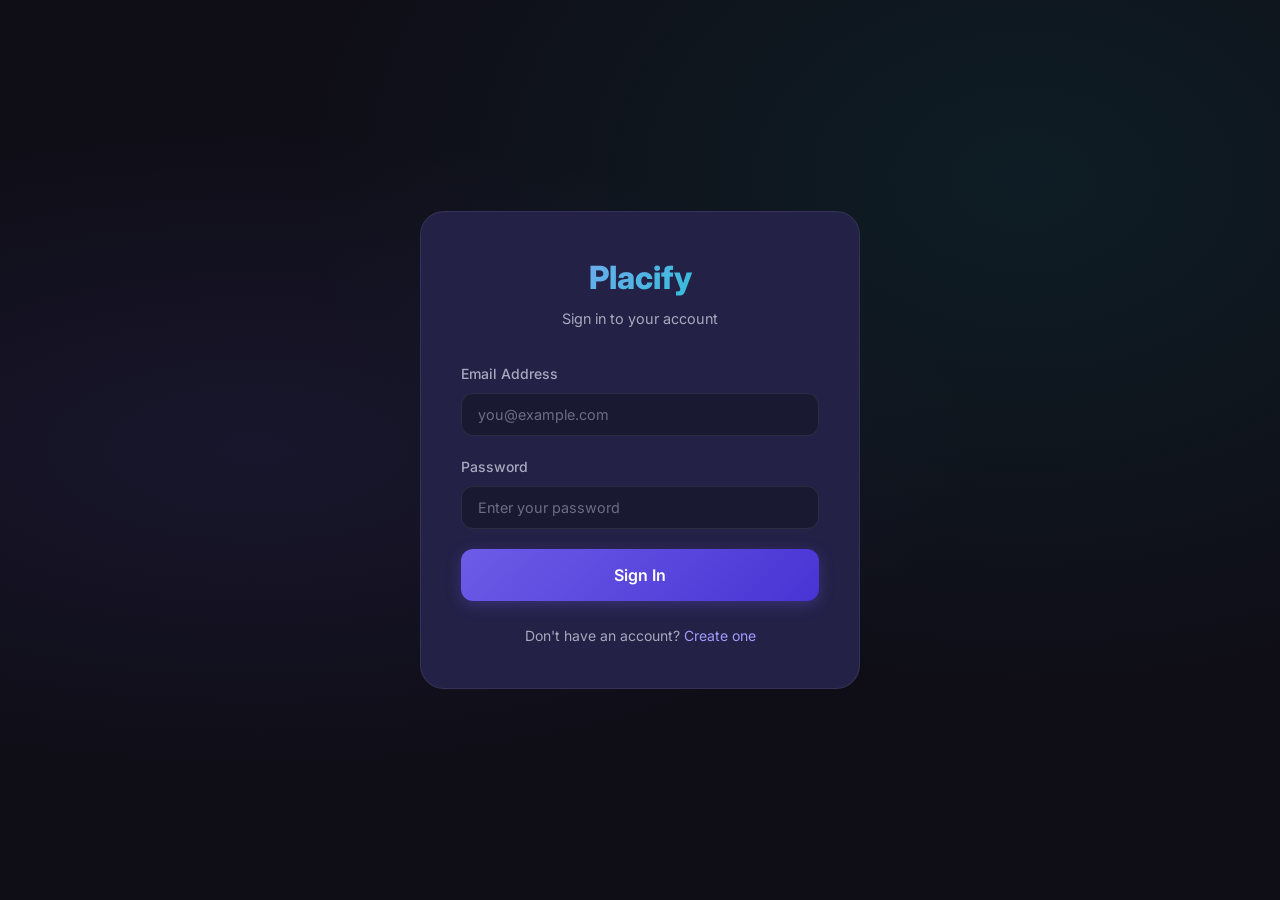
==== frontend/pages/admin.html @ 7bd5046b "Initial commit" ====
<!DOCTYPE html>
<html lang="en">
<head>
    <meta charset="UTF-8">
    <meta name="viewport" content="width=device-width, initial-scale=1.0">
    <title>Admin Panel - Placify</title>
    <link rel="stylesheet" href="../css/styles.css">
</head>
<body>
    <nav class="navbar" id="navbar"></nav>
    <div class="page-wrapper">
        <main class="main-content">
            <div class="container">
                <div class="section-header">
                    <h1>Admin Dashboard</h1>
                    <p>Manage job roles and view platform statistics.</p>
                </div>

                <div class="stats-grid" id="statsGrid">
                    <div class="stat-card"><div class="stat-value">-</div><div class="stat-label">Total Students</div></div>
                    <div class="stat-card"><div class="stat-value">-</div><div class="stat-label">Job Roles</div></div>
                    <div class="stat-card"><div class="stat-value">-</div><div class="stat-label">Resumes</div></div>
                    <div class="stat-card"><div class="stat-value">-</div><div class="stat-label">Analyses</div></div>
                </div>

                <div class="grid-2">
                    <!-- Job Roles Management -->
                    <div class="card">
                        <div class="section-actions">
                            <div>
                                <div class="card-title">💼 Job Roles</div>
                                <div class="card-subtitle">Manage job role templates</div>
                            </div>
                            <button class="btn btn-primary btn-sm" onclick="openRoleModal()">+ Add Role</button>
                        </div>
                        <div id="rolesList"></div>
                    </div>

                    <!-- Top Missing Skills -->
                    <div class="card">
                        <div class="card-header">
                            <div class="card-title">📉 Most Commonly Missing Skills</div>
                            <div class="card-subtitle">Skills students lack the most</div>
                        </div>
                        <div id="missingSkillsChart"></div>
                    </div>
                </div>
            </div>
        </main>
    </div>

    <!-- Role Modal -->
    <div class="modal-overlay" id="roleModal">
        <div class="modal">
            <div class="modal-header">
                <h3 class="modal-title" id="modalTitle">Add Job Role</h3>
                <button class="modal-close" onclick="closeRoleModal()">✕</button>
            </div>
            <form id="roleForm">
                <input type="hidden" id="roleId">
                <div class="form-group">
                    <label class="form-label">Role Name</label>
                    <input type="text" id="roleName" class="form-input" placeholder="e.g. Java Backend Developer" required>
                </div>
                <div class="form-group">
                    <label class="form-label">Description</label>
                    <textarea id="roleDesc" class="form-textarea" placeholder="Job role description..."></textarea>
                </div>
                <div class="form-group">
                    <label class="form-label">Required Skills (comma-separated)</label>
                    <textarea id="roleSkills" class="form-textarea" placeholder="Java, Spring Boot, SQL, Git..." required></textarea>
                </div>
                <div class="form-group">
                    <label class="form-label">Min Match Threshold (%)</label>
                    <input type="number" id="roleThreshold" class="form-input" value="50" min="0" max="100">
                </div>
                <div class="flex gap-1">
                    <button type="submit" class="btn btn-primary" style="flex:1;">Save Role</button>
                    <button type="button" class="btn btn-secondary" onclick="closeRoleModal()">Cancel</button>
                </div>
            </form>
        </div>
    </div>

    <script src="../js/api.js"></script>
    <script src="../js/utils.js"></script>
    <script>
        const user = requireAdmin();
        if (user) { renderNavbar(user); loadAdmin(); }

        async function loadAdmin() {
            try {
                const [dashRes, rolesRes] = await Promise.all([api.adminDashboard(), api.getRoles()]);

                if (dashRes.success) {
                    const d = dashRes.data;
                    document.getElementById('statsGrid').innerHTML = `
                        <div class="stat-card"><div class="stat-value">${d.totalStudents}</div><div class="stat-label">Total Students</div></div>
                        <div class="stat-card"><div class="stat-value">${d.totalJobRoles}</div><div class="stat-label">Job Roles</div></div>
                        <div class="stat-card"><div class="stat-value">${d.totalResumes}</div><div class="stat-label">Resumes Uploaded</div></div>
                        <div class="stat-card"><div class="stat-value">${d.totalAnalyses}</div><div class="stat-label">Analyses Run</div></div>
                    `;

                    // Missing skills chart
                    const skills = d.topMissingSkills || [];
                    if (skills.length > 0) {
                        const max = skills[0].count;
                        document.getElementById('missingSkillsChart').innerHTML = skills.map(s => `
                            <div style="margin-bottom:12px;">
                                <div style="display:flex; justify-content:space-between; font-size:0.85rem; margin-bottom:4px;">
                                    <span>${s.skillName}</span>
                                    <span style="color:var(--text-muted);">${s.count} students</span>
                                </div>
                                <div class="progress-bar">
                                    <div class="progress-fill" style="width:${(s.count / max) * 100}%"></div>
                                </div>
                            </div>`).join('');
                    } else {
                        document.getElementById('missingSkillsChart').innerHTML =
                            '<p style="color:var(--text-muted); text-align:center; padding:24px;">No analysis data yet</p>';
                    }
                }

                if (rolesRes.success) renderRoles(rolesRes.data);
            } catch (err) { showToast('Failed to load admin data', 'error'); }
        }

        function renderRoles(roles) {
            if (roles.length === 0) {
                document.getElementById('rolesList').innerHTML =
                    '<div class="empty-state"><p>No job roles defined yet</p></div>';
                return;
            }
            document.getElementById('rolesList').innerHTML = roles.map(r => `
                <div style="padding:16px; background:var(--bg-secondary); border-radius:var(--radius-md); margin-bottom:12px;">
                    <div style="display:flex; justify-content:space-between; align-items:start; margin-bottom:8px;">
                        <div>
                            <strong>${r.roleName}</strong>
                            <div style="font-size:0.8rem; color:var(--text-muted);">Threshold: ${r.minMatchThreshold}%</div>
                        </div>
                        <div class="flex gap-1">
                            <button class="btn btn-secondary btn-sm" onclick='editRole(${JSON.stringify(r).replace(/'/g, "\\'")})'>Edit</button>
                            <button class="btn btn-danger btn-sm" onclick="deleteRole(${r.id})">Delete</button>
                        </div>
                    </div>
                    <div class="skill-tags">${r.requiredSkills.map(s => `<span class="skill-tag admin">${s}</span>`).join('')}</div>
                </div>`).join('');
        }

        function openRoleModal(role = null) {
            document.getElementById('modalTitle').textContent = role ? 'Edit Job Role' : 'Add Job Role';
            document.getElementById('roleId').value = role ? role.id : '';
            document.getElementById('roleName').value = role ? role.roleName : '';
            document.getElementById('roleDesc').value = role ? (role.description || '') : '';
            document.getElementById('roleSkills').value = role ? role.requiredSkills.join(', ') : '';
            document.getElementById('roleThreshold').value = role ? role.minMatchThreshold : 50;
            document.getElementById('roleModal').classList.add('active');
        }

        function closeRoleModal() {
            document.getElementById('roleModal').classList.remove('active');
        }

        function editRole(role) { openRoleModal(role); }

        async function deleteRole(id) {
            if (!confirm('Delete this role?')) return;
            try {
                await api.deleteRole(id);
                showToast('Role deleted', 'success');
                loadAdmin();
            } catch (e) { showToast('Delete failed', 'error'); }
        }

        document.getElementById('roleForm').addEventListener('submit', async (e) => {
            e.preventDefault();
            const id = document.getElementById('roleId').value;
            const data = {
                roleName: document.getElementById('roleName').value,
                description: document.getElementById('roleDesc').value,
                requiredSkills: document.getElementById('roleSkills').value.split(',').map(s => s.trim()).filter(Boolean),
                minMatchThreshold: parseInt(document.getElementById('roleThreshold').value) || 50,
            };
            try {
                const res = id ? await api.updateRole(id, data) : await api.createRole(data);
                if (res.success) {
                    showToast(id ? 'Role updated' : 'Role created', 'success');
                    closeRoleModal();
                    loadAdmin();
                } else {
                    showToast(res.message || 'Failed', 'error');
                }
            } catch (e) { showToast('Operation failed', 'error'); }
        });
    </script>
</body>
</html>
---- frontend/css/styles.css ----
/* ========== Placify Design System ========== */
@import url('https://fonts.googleapis.com/css2?family=Inter:wght@300;400;500;600;700;800&display=swap');

:root {
  /* Primary palette */
  --primary: #6C5CE7;
  --primary-light: #A29BFE;
  --primary-dark: #4834D4;
  --primary-glow: rgba(108, 92, 231, 0.3);

  /* Accent */
  --accent: #00CEC9;
  --accent-light: #55EFC4;
  --accent-dark: #00B894;

  /* Semantic */
  --success: #00B894;
  --success-bg: rgba(0, 184, 148, 0.1);
  --warning: #FDCB6E;
  --warning-bg: rgba(253, 203, 110, 0.1);
  --danger: #E17055;
  --danger-bg: rgba(225, 112, 85, 0.1);
  --info: #74B9FF;
  --info-bg: rgba(116, 185, 255, 0.1);

  /* Neutrals */
  --bg-primary: #0F0E17;
  --bg-secondary: #1A1932;
  --bg-card: #232146;
  --bg-card-hover: #2D2B55;
  --bg-input: #1A1932;
  --border: rgba(255, 255, 255, 0.08);
  --border-focus: rgba(108, 92, 231, 0.5);

  /* Text */
  --text-primary: #FFFFFE;
  --text-secondary: #A7A9BE;
  --text-muted: #6B6D85;

  /* Spacing */
  --radius-sm: 8px;
  --radius-md: 12px;
  --radius-lg: 16px;
  --radius-xl: 24px;
  --radius-full: 9999px;

  /* Shadows */
  --shadow-sm: 0 2px 8px rgba(0,0,0,0.2);
  --shadow-md: 0 4px 20px rgba(0,0,0,0.3);
  --shadow-lg: 0 8px 40px rgba(0,0,0,0.4);
  --shadow-glow: 0 0 30px var(--primary-glow);

  /* Transitions */
  --transition-fast: 150ms ease;
  --transition-base: 250ms ease;
  --transition-slow: 400ms ease;
}

/* ========== Reset & Base ========== */
*, *::before, *::after { box-sizing: border-box; margin: 0; padding: 0; }

html { scroll-behavior: smooth; }

body {
  font-family: 'Inter', -apple-system, sans-serif;
  background: var(--bg-primary);
  color: var(--text-primary);
  line-height: 1.6;
  min-height: 100vh;
  -webkit-font-smoothing: antialiased;
}

a { color: var(--primary-light); text-decoration: none; transition: color var(--transition-fast); }
a:hover { color: var(--accent); }

img { max-width: 100%; display: block; }

/* ========== Scrollbar ========== */
::-webkit-scrollbar { width: 6px; }
::-webkit-scrollbar-track { background: var(--bg-secondary); }
::-webkit-scrollbar-thumb { background: var(--primary-dark); border-radius: var(--radius-full); }

/* ========== Layout ========== */
.container { max-width: 1200px; margin: 0 auto; padding: 0 24px; }
.page-wrapper { min-height: 100vh; display: flex; flex-direction: column; }
.main-content { flex: 1; padding: 40px 0; }

/* ========== Header / Navbar ========== */
.navbar {
  background: rgba(15, 14, 23, 0.85);
  backdrop-filter: blur(20px);
  border-bottom: 1px solid var(--border);
  padding: 16px 0;
  position: sticky; top: 0; z-index: 100;
}
.navbar .container { display: flex; align-items: center; justify-content: space-between; }
.nav-brand {
  font-size: 1.5rem; font-weight: 800; letter-spacing: -0.5px;
  background: linear-gradient(135deg, var(--primary-light), var(--accent));
  -webkit-background-clip: text; -webkit-text-fill-color: transparent;
}
.nav-links { display: flex; gap: 8px; align-items: center; }
.nav-links a, .nav-links button {
  padding: 8px 16px; border-radius: var(--radius-full); font-size: 0.875rem;
  font-weight: 500; transition: all var(--transition-fast); border: none; cursor: pointer;
  font-family: inherit; color: var(--text-secondary); background: transparent;
}
.nav-links a:hover, .nav-links button:hover { color: var(--text-primary); background: var(--bg-card); }
.nav-links .nav-btn-primary {
  background: var(--primary); color: white;
}
.nav-links .nav-btn-primary:hover { background: var(--primary-dark); box-shadow: var(--shadow-glow); }
.nav-user { display: flex; align-items: center; gap: 12px; }
.nav-avatar {
  width: 36px; height: 36px; border-radius: var(--radius-full);
  background: linear-gradient(135deg, var(--primary), var(--accent));
  display: flex; align-items: center; justify-content: center;
  font-weight: 700; font-size: 0.875rem; color: white;
}

/* ========== Buttons ========== */
.btn {
  display: inline-flex; align-items: center; gap: 8px; padding: 12px 24px;
  border-radius: var(--radius-md); font-size: 0.9rem; font-weight: 600;
  border: none; cursor: pointer; transition: all var(--transition-base);
  font-family: inherit; text-align: center; justify-content: center;
}
.btn-primary {
  background: linear-gradient(135deg, var(--primary), var(--primary-dark));
  color: white; box-shadow: 0 4px 15px var(--primary-glow);
}
.btn-primary:hover { transform: translateY(-2px); box-shadow: 0 6px 25px var(--primary-glow); }
.btn-secondary { background: var(--bg-card); color: var(--text-primary); border: 1px solid var(--border); }
.btn-secondary:hover { background: var(--bg-card-hover); border-color: var(--primary); }
.btn-success { background: var(--success); color: white; }
.btn-success:hover { background: var(--accent-dark); transform: translateY(-2px); }
.btn-danger { background: var(--danger); color: white; }
.btn-danger:hover { opacity: 0.9; transform: translateY(-2px); }
.btn-outline {
  background: transparent; color: var(--primary-light);
  border: 1px solid var(--primary); 
}
.btn-outline:hover { background: var(--primary); color: white; }
.btn-sm { padding: 8px 16px; font-size: 0.8rem; }
.btn-lg { padding: 16px 32px; font-size: 1rem; }
.btn-block { width: 100%; }
.btn:disabled { opacity: 0.5; cursor: not-allowed; transform: none !important; }

/* ========== Cards ========== */
.card {
  background: var(--bg-card);
  border: 1px solid var(--border);
  border-radius: var(--radius-lg);
  padding: 24px;
  transition: all var(--transition-base);
}
.card:hover { border-color: rgba(108, 92, 231, 0.3); }
.card-header { margin-bottom: 20px; }
.card-title { font-size: 1.25rem; font-weight: 700; margin-bottom: 4px; }
.card-subtitle { color: var(--text-secondary); font-size: 0.875rem; }

/* ========== Forms ========== */
.form-group { margin-bottom: 20px; }
.form-label {
  display: block; margin-bottom: 8px; font-size: 0.875rem;
  font-weight: 500; color: var(--text-secondary);
}
.form-input, .form-select, .form-textarea {
  width: 100%; padding: 12px 16px; border-radius: var(--radius-md);
  border: 1px solid var(--border); background: var(--bg-input);
  color: var(--text-primary); font-family: inherit; font-size: 0.9rem;
  transition: all var(--transition-fast); outline: none;
}
.form-input:focus, .form-select:focus, .form-textarea:focus {
  border-color: var(--primary); box-shadow: 0 0 0 3px var(--primary-glow);
}
.form-input::placeholder { color: var(--text-muted); }
.form-textarea { min-height: 100px; resize: vertical; }
.form-select { cursor: pointer; }
.form-select option { background: var(--bg-secondary); }
.form-error { color: var(--danger); font-size: 0.8rem; margin-top: 4px; }

/* ========== File Upload ========== */
.upload-zone {
  border: 2px dashed var(--border); border-radius: var(--radius-lg);
  padding: 48px; text-align: center; cursor: pointer;
  transition: all var(--transition-base); background: var(--bg-secondary);
}
.upload-zone:hover, .upload-zone.dragover {
  border-color: var(--primary); background: rgba(108, 92, 231, 0.05);
}
.upload-zone .upload-icon { font-size: 3rem; margin-bottom: 16px; }
.upload-zone .upload-text { color: var(--text-secondary); margin-bottom: 8px; }
.upload-zone .upload-hint { color: var(--text-muted); font-size: 0.8rem; }

/* ========== Stats Grid ========== */
.stats-grid { display: grid; grid-template-columns: repeat(auto-fit, minmax(200px, 1fr)); gap: 20px; margin-bottom: 32px; }
.stat-card {
  background: var(--bg-card); border: 1px solid var(--border);
  border-radius: var(--radius-lg); padding: 24px; text-align: center;
  position: relative; overflow: hidden;
}
.stat-card::before {
  content: ''; position: absolute; top: 0; left: 0; right: 0; height: 3px;
  background: linear-gradient(90deg, var(--primary), var(--accent));
}
.stat-value { font-size: 2rem; font-weight: 800; margin-bottom: 4px; }
.stat-label { color: var(--text-secondary); font-size: 0.85rem; font-weight: 500; }

/* ========== Match Score Ring ========== */
.score-ring {
  width: 160px; height: 160px; margin: 0 auto 20px;
  position: relative; display: flex; align-items: center; justify-content: center;
}
.score-ring svg { width: 100%; height: 100%; transform: rotate(-90deg); }
.score-ring .ring-bg { fill: none; stroke: var(--bg-secondary); stroke-width: 8; }
.score-ring .ring-fill { fill: none; stroke-width: 8; stroke-linecap: round; transition: stroke-dashoffset 1.5s ease; }
.score-value {
  position: absolute; font-size: 2.5rem; font-weight: 800;
}
.score-label { text-align: center; color: var(--text-secondary); font-size: 0.9rem; }

/* ========== Skill Tags ========== */
.skill-tags { display: flex; flex-wrap: wrap; gap: 8px; }
.skill-tag {
  padding: 6px 14px; border-radius: var(--radius-full); font-size: 0.8rem;
  font-weight: 500; border: 1px solid;
}
.skill-tag.matched { background: var(--success-bg); color: var(--success); border-color: rgba(0, 184, 148, 0.3); }
.skill-tag.missing { background: var(--danger-bg); color: var(--danger); border-color: rgba(225, 112, 85, 0.3); }
.skill-tag.detected { background: var(--info-bg); color: var(--info); border-color: rgba(116, 185, 255, 0.3); }
.skill-tag.admin { background: var(--primary-glow); color: var(--primary-light); border-color: rgba(108, 92, 231, 0.3); }

/* ========== Roadmap ========== */
.roadmap-list { list-style: none; }
.roadmap-item {
  padding: 16px 20px; border-left: 3px solid var(--primary);
  margin-bottom: 12px; background: var(--bg-secondary);
  border-radius: 0 var(--radius-md) var(--radius-md) 0;
  transition: all var(--transition-fast);
}
.roadmap-item:hover { border-left-color: var(--accent); background: var(--bg-card); }
.roadmap-skill { font-weight: 600; color: var(--primary-light); margin-bottom: 4px; }
.roadmap-desc { font-size: 0.875rem; color: var(--text-secondary); }
.roadmap-link { font-size: 0.8rem; color: var(--accent); margin-top: 4px; display: inline-block; }

/* ========== Tables ========== */
.table-wrapper { overflow-x: auto; border-radius: var(--radius-lg); border: 1px solid var(--border); }
table { width: 100%; border-collapse: collapse; }
th, td { padding: 14px 18px; text-align: left; }
th {
  background: var(--bg-secondary); font-weight: 600; font-size: 0.85rem;
  color: var(--text-secondary); text-transform: uppercase; letter-spacing: 0.5px;
}
td { border-top: 1px solid var(--border); font-size: 0.9rem; }
tr:hover td { background: rgba(108, 92, 231, 0.03); }

/* ========== Modal ========== */
.modal-overlay {
  position: fixed; inset: 0; background: rgba(0,0,0,0.7); z-index: 1000;
  display: flex; align-items: center; justify-content: center;
  opacity: 0; visibility: hidden; transition: all var(--transition-base);
}
.modal-overlay.active { opacity: 1; visibility: visible; }
.modal {
  background: var(--bg-card); border: 1px solid var(--border);
  border-radius: var(--radius-xl); padding: 32px; width: 90%; max-width: 560px;
  max-height: 90vh; overflow-y: auto; transform: scale(0.95);
  transition: transform var(--transition-base);
}
.modal-overlay.active .modal { transform: scale(1); }
.modal-header { display: flex; justify-content: space-between; align-items: center; margin-bottom: 24px; }
.modal-title { font-size: 1.25rem; font-weight: 700; }
.modal-close {
  width: 36px; height: 36px; border-radius: var(--radius-full);
  background: var(--bg-secondary); border: none; color: var(--text-secondary);
  cursor: pointer; font-size: 1.2rem; display: flex; align-items: center;
  justify-content: center; transition: all var(--transition-fast);
}
.modal-close:hover { background: var(--danger); color: white; }

/* ========== Toast ========== */
.toast-container { position: fixed; top: 24px; right: 24px; z-index: 2000; display: flex; flex-direction: column; gap: 8px; }
.toast {
  padding: 14px 20px; border-radius: var(--radius-md); font-size: 0.875rem;
  font-weight: 500; min-width: 300px; box-shadow: var(--shadow-lg);
  animation: slideIn 0.3s ease, fadeOut 0.3s ease 3.7s forwards;
  display: flex; align-items: center; gap: 10px;
}
.toast.success { background: var(--success); color: white; }
.toast.error { background: var(--danger); color: white; }
.toast.info { background: var(--info); color: var(--bg-primary); }

@keyframes slideIn { from { transform: translateX(120%); opacity: 0; } to { transform: translateX(0); opacity: 1; } }
@keyframes fadeOut { to { opacity: 0; transform: translateX(50px); } }

/* ========== Loading ========== */
.spinner {
  width: 40px; height: 40px; border: 3px solid var(--border);
  border-top-color: var(--primary); border-radius: 50%;
  animation: spin 0.8s linear infinite; margin: 40px auto;
}
@keyframes spin { to { transform: rotate(360deg); } }
.loading-overlay {
  position: fixed; inset: 0; background: rgba(15, 14, 23, 0.8);
  display: flex; align-items: center; justify-content: center; z-index: 3000;
}

/* ========== Auth Pages ========== */
.auth-page {
  min-height: 100vh; display: flex; align-items: center; justify-content: center;
  background: var(--bg-primary);
  background-image: radial-gradient(ellipse at 20% 50%, rgba(108, 92, 231, 0.1) 0%, transparent 50%),
                    radial-gradient(ellipse at 80% 20%, rgba(0, 206, 201, 0.08) 0%, transparent 50%);
}
.auth-card {
  width: 100%; max-width: 440px; padding: 40px;
  background: var(--bg-card); border: 1px solid var(--border);
  border-radius: var(--radius-xl);
}
.auth-logo { text-align: center; margin-bottom: 32px; }
.auth-logo h1 {
  font-size: 2rem; font-weight: 800;
  background: linear-gradient(135deg, var(--primary-light), var(--accent));
  -webkit-background-clip: text; -webkit-text-fill-color: transparent;
}
.auth-logo p { color: var(--text-secondary); font-size: 0.9rem; margin-top: 4px; }
.auth-footer { text-align: center; margin-top: 24px; color: var(--text-secondary); font-size: 0.875rem; }

/* ========== Hero ========== */
.hero {
  text-align: center; padding: 80px 0 60px;
  background-image: radial-gradient(ellipse at 50% 0%, rgba(108,92,231,0.15) 0%, transparent 60%);
}
.hero h1 { font-size: 3rem; font-weight: 800; line-height: 1.15; margin-bottom: 16px; letter-spacing: -1px; }
.hero h1 .gradient-text {
  background: linear-gradient(135deg, var(--primary-light), var(--accent));
  -webkit-background-clip: text; -webkit-text-fill-color: transparent;
}
.hero p { color: var(--text-secondary); font-size: 1.15rem; max-width: 600px; margin: 0 auto 32px; }
.hero-actions { display: flex; gap: 12px; justify-content: center; flex-wrap: wrap; }

/* ========== Features Grid ========== */
.features-grid { display: grid; grid-template-columns: repeat(auto-fit, minmax(280px, 1fr)); gap: 24px; padding: 40px 0; }
.feature-card {
  background: var(--bg-card); border: 1px solid var(--border);
  border-radius: var(--radius-lg); padding: 32px;
  transition: all var(--transition-base);
}
.feature-card:hover { transform: translateY(-4px); border-color: var(--primary); box-shadow: var(--shadow-glow); }
.feature-icon { font-size: 2.5rem; margin-bottom: 16px; }
.feature-card h3 { font-size: 1.1rem; margin-bottom: 8px; }
.feature-card p { color: var(--text-secondary); font-size: 0.875rem; line-height: 1.6; }

/* ========== Section Headers ========== */
.section-header { margin-bottom: 32px; }
.section-header h2 { font-size: 1.75rem; font-weight: 700; margin-bottom: 8px; }
.section-header p { color: var(--text-secondary); }
.section-actions { display: flex; justify-content: space-between; align-items: center; margin-bottom: 24px; flex-wrap: wrap; gap: 12px; }

/* ========== Grid Layouts ========== */
.grid-2 { display: grid; grid-template-columns: 1fr 1fr; gap: 24px; }
.grid-3 { display: grid; grid-template-columns: repeat(3, 1fr); gap: 24px; }

/* ========== Analysis Result ========== */
.analysis-result { display: grid; grid-template-columns: 300px 1fr; gap: 32px; }
.analysis-sidebar { text-align: center; }
.analysis-main { min-width: 0; }

/* ========== Responsive ========== */
@media (max-width: 768px) {
  .hero h1 { font-size: 2rem; }
  .grid-2, .grid-3 { grid-template-columns: 1fr; }
  .analysis-result { grid-template-columns: 1fr; }
  .navbar .container { flex-wrap: wrap; gap: 12px; }
  .nav-links { flex-wrap: wrap; justify-content: center; }
  .stats-grid { grid-template-columns: repeat(2, 1fr); }
  .modal { padding: 24px; margin: 16px; }
}

/* ========== Empty State ========== */
.empty-state {
  text-align: center; padding: 60px 20px; color: var(--text-secondary);
}
.empty-state .empty-icon { font-size: 4rem; margin-bottom: 16px; opacity: 0.5; }
.empty-state h3 { font-size: 1.25rem; color: var(--text-primary); margin-bottom: 8px; }
.empty-state p { margin-bottom: 24px; }

/* ========== Badge ========== */
.badge {
  display: inline-block; padding: 4px 10px; border-radius: var(--radius-full);
  font-size: 0.75rem; font-weight: 600;
}
.badge-success { background: var(--success-bg); color: var(--success); }
.badge-warning { background: var(--warning-bg); color: var(--warning); }
.badge-danger { background: var(--danger-bg); color: var(--danger); }
.badge-info { background: var(--info-bg); color: var(--info); }

/* ========== Progress Bar ========== */
.progress-bar {
  width: 100%; height: 8px; background: var(--bg-secondary);
  border-radius: var(--radius-full); overflow: hidden;
}
.progress-fill {
  height: 100%; border-radius: var(--radius-full);
  background: linear-gradient(90deg, var(--primary), var(--accent));
  transition: width 1s ease;
}

/* ========== Utility ========== */
.text-center { text-align: center; }
.mt-1 { margin-top: 8px; } .mt-2 { margin-top: 16px; } .mt-3 { margin-top: 24px; } .mt-4 { margin-top: 32px; }
.mb-1 { margin-bottom: 8px; } .mb-2 { margin-bottom: 16px; } .mb-3 { margin-bottom: 24px; }
.flex { display: flex; } .flex-center { display: flex; align-items: center; justify-content: center; }
.gap-1 { gap: 8px; } .gap-2 { gap: 16px; }
.hidden { display: none !important; }
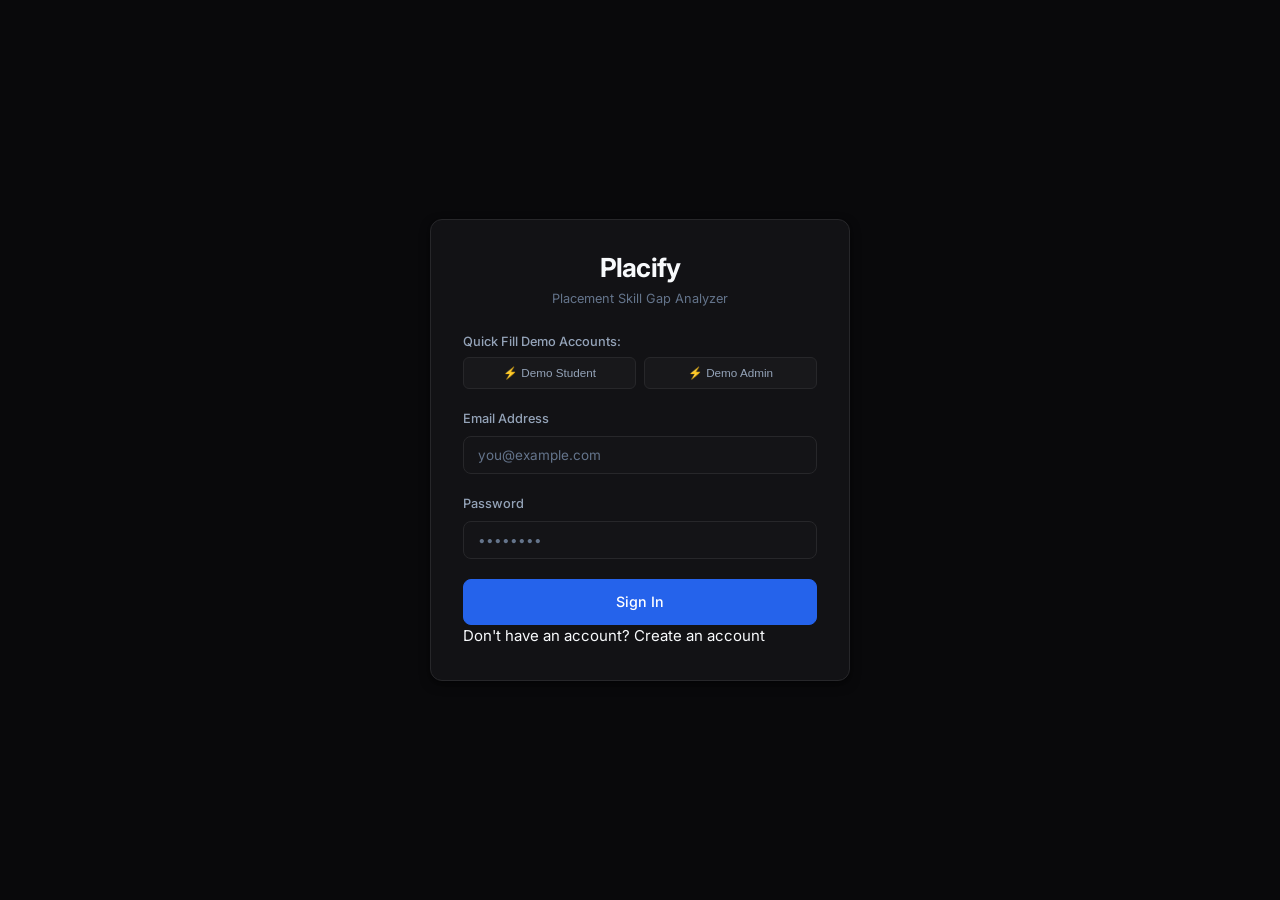
==== commit 547b62e0: "Complete redesign and production-ready Placify" ====
--- a/frontend/pages/admin.html
+++ b/frontend/pages/admin.html
@@ -82,6 +82,7 @@
         </div>
     </div>
 
+    <script src="../js/config.js"></script>
     <script src="../js/api.js"></script>
     <script src="../js/utils.js"></script>
     <script>
--- a/frontend/css/styles.css
+++ b/frontend/css/styles.css
@@ -1,416 +1,967 @@
-/* ========== Placify Design System ========== */
-@import url('https://fonts.googleapis.com/css2?family=Inter:wght@300;400;500;600;700;800&display=swap');
+/* ==========================================================================
+   Placify Design System - Professional Human-Crafted SaaS Aesthetic
+   Inspired by Linear, Vercel, Stripe, GitHub & Notion
+   ========================================================================== */
+
+@import url('https://fonts.googleapis.com/css2?family=Inter:wght@400;500;600;700&display=swap');
 
 :root {
-  /* Primary palette */
-  --primary: #6C5CE7;
-  --primary-light: #A29BFE;
-  --primary-dark: #4834D4;
-  --primary-glow: rgba(108, 92, 231, 0.3);
-
-  /* Accent */
-  --accent: #00CEC9;
-  --accent-light: #55EFC4;
-  --accent-dark: #00B894;
-
-  /* Semantic */
-  --success: #00B894;
-  --success-bg: rgba(0, 184, 148, 0.1);
-  --warning: #FDCB6E;
-  --warning-bg: rgba(253, 203, 110, 0.1);
-  --danger: #E17055;
-  --danger-bg: rgba(225, 112, 85, 0.1);
-  --info: #74B9FF;
-  --info-bg: rgba(116, 185, 255, 0.1);
-
-  /* Neutrals */
-  --bg-primary: #0F0E17;
-  --bg-secondary: #1A1932;
-  --bg-card: #232146;
-  --bg-card-hover: #2D2B55;
-  --bg-input: #1A1932;
-  --border: rgba(255, 255, 255, 0.08);
-  --border-focus: rgba(108, 92, 231, 0.5);
-
-  /* Text */
-  --text-primary: #FFFFFE;
-  --text-secondary: #A7A9BE;
-  --text-muted: #6B6D85;
-
-  /* Spacing */
-  --radius-sm: 8px;
-  --radius-md: 12px;
-  --radius-lg: 16px;
-  --radius-xl: 24px;
+  /* Color Palette - Modern Neutral Zinc & Royal Blue Accent */
+  --bg-primary: #09090b;
+  --bg-surface: #121215;
+  --bg-card: #18181b;
+  --bg-card-hover: #1f1f23;
+  --bg-muted: #27272a;
+  --bg-input: #141417;
+
+  --border-subtle: #27272a;
+  --border-strong: #3f3f46;
+  --border-focus: #3b82f6;
+
+  /* Primary Accent - Crisp Royal Blue */
+  --accent-primary: #2563eb;
+  --accent-hover: #1d4ed8;
+  --accent-subtle: rgba(37, 99, 235, 0.12);
+  --accent-ring: rgba(59, 130, 246, 0.4);
+
+  /* Semantic Feedback */
+  --success: #10b981;
+  --success-bg: rgba(16, 185, 129, 0.1);
+  --warning: #f59e0b;
+  --warning-bg: rgba(245, 158, 11, 0.1);
+  --danger: #ef4444;
+  --danger-bg: rgba(239, 68, 68, 0.1);
+  --info: #3b82f6;
+  --info-bg: rgba(59, 130, 246, 0.1);
+
+  /* Typography Colors */
+  --text-primary: #f8fafc;
+  --text-secondary: #94a3b8;
+  --text-muted: #64748b;
+  --text-inverse: #09090b;
+
+  /* Spacing Grid (8px baseline) */
+  --space-1: 4px;
+  --space-2: 8px;
+  --space-3: 12px;
+  --space-4: 16px;
+  --space-5: 20px;
+  --space-6: 24px;
+  --space-8: 32px;
+  --space-10: 40px;
+  --space-12: 48px;
+  --space-16: 64px;
+
+  /* Border Radii */
+  --radius-sm: 6px;
+  --radius-md: 8px;
+  --radius-lg: 12px;
   --radius-full: 9999px;
 
-  /* Shadows */
-  --shadow-sm: 0 2px 8px rgba(0,0,0,0.2);
-  --shadow-md: 0 4px 20px rgba(0,0,0,0.3);
-  --shadow-lg: 0 8px 40px rgba(0,0,0,0.4);
-  --shadow-glow: 0 0 30px var(--primary-glow);
+  /* Elevation Shadows */
+  --shadow-sm: 0 1px 2px 0 rgba(0, 0, 0, 0.4);
+  --shadow-md: 0 4px 12px -2px rgba(0, 0, 0, 0.5), 0 2px 4px -1px rgba(0, 0, 0, 0.3);
+  --shadow-lg: 0 12px 24px -4px rgba(0, 0, 0, 0.6), 0 4px 8px -2px rgba(0, 0, 0, 0.4);
 
   /* Transitions */
-  --transition-fast: 150ms ease;
-  --transition-base: 250ms ease;
-  --transition-slow: 400ms ease;
-}
-
-/* ========== Reset & Base ========== */
-*, *::before, *::after { box-sizing: border-box; margin: 0; padding: 0; }
-
-html { scroll-behavior: smooth; }
+  --transition-fast: 120ms cubic-bezier(0.16, 1, 0.3, 1);
+  --transition-base: 200ms cubic-bezier(0.16, 1, 0.3, 1);
+}
+
+/* ==========================================================================
+   Base & Reset
+   ========================================================================== */
+
+*, *::before, *::after {
+  box-sizing: border-box;
+  margin: 0;
+  padding: 0;
+}
+
+html {
+  font-family: 'Inter', -apple-system, BlinkMacSystemFont, "Segoe UI", Roboto, sans-serif;
+  font-size: 15px;
+  line-height: 1.5;
+  background-color: var(--bg-primary);
+  color: var(--text-primary);
+  -webkit-font-smoothing: antialiased;
+  -moz-osx-font-smoothing: grayscale;
+  scroll-behavior: smooth;
+}
 
 body {
-  font-family: 'Inter', -apple-system, sans-serif;
+  min-height: 100vh;
+  display: flex;
+  flex-direction: column;
+}
+
+a {
+  color: var(--text-primary);
+  text-decoration: none;
+  transition: color var(--transition-fast);
+}
+
+a:hover {
+  color: var(--border-focus);
+}
+
+/* ==========================================================================
+   Typography Hierarchy
+   ========================================================================== */
+
+h1, h2, h3, h4, h5, h6 {
+  color: var(--text-primary);
+  font-weight: 600;
+  letter-spacing: -0.02em;
+  line-height: 1.25;
+}
+
+h1 { font-size: 2.25rem; font-weight: 700; }
+h2 { font-size: 1.5rem; font-weight: 600; }
+h3 { font-size: 1.15rem; font-weight: 600; }
+h4 { font-size: 1rem; font-weight: 600; }
+
+p {
+  color: var(--text-secondary);
+}
+
+.text-muted { color: var(--text-muted); }
+.text-secondary { color: var(--text-secondary); }
+.text-accent { color: var(--border-focus); }
+
+/* ==========================================================================
+   Layout Containers
+   ========================================================================== */
+
+.container {
+  width: 100%;
+  max-width: 1160px;
+  margin: 0 auto;
+  padding: 0 var(--space-6);
+}
+
+.page-wrapper {
+  min-height: 100vh;
+  display: flex;
+  flex-direction: column;
+}
+
+.main-content {
+  flex: 1;
+  padding: var(--space-10) 0;
+}
+
+/* ==========================================================================
+   Navbar
+   ========================================================================== */
+
+.navbar {
   background: var(--bg-primary);
-  color: var(--text-primary);
-  line-height: 1.6;
-  min-height: 100vh;
-  -webkit-font-smoothing: antialiased;
-}
-
-a { color: var(--primary-light); text-decoration: none; transition: color var(--transition-fast); }
-a:hover { color: var(--accent); }
-
-img { max-width: 100%; display: block; }
-
-/* ========== Scrollbar ========== */
-::-webkit-scrollbar { width: 6px; }
-::-webkit-scrollbar-track { background: var(--bg-secondary); }
-::-webkit-scrollbar-thumb { background: var(--primary-dark); border-radius: var(--radius-full); }
-
-/* ========== Layout ========== */
-.container { max-width: 1200px; margin: 0 auto; padding: 0 24px; }
-.page-wrapper { min-height: 100vh; display: flex; flex-direction: column; }
-.main-content { flex: 1; padding: 40px 0; }
-
-/* ========== Header / Navbar ========== */
-.navbar {
-  background: rgba(15, 14, 23, 0.85);
-  backdrop-filter: blur(20px);
-  border-bottom: 1px solid var(--border);
-  padding: 16px 0;
-  position: sticky; top: 0; z-index: 100;
-}
-.navbar .container { display: flex; align-items: center; justify-content: space-between; }
+  border-bottom: 1px solid var(--border-subtle);
+  position: sticky;
+  top: 0;
+  z-index: 100;
+  height: 64px;
+  display: flex;
+  align-items: center;
+}
+
+.navbar .container {
+  display: flex;
+  align-items: center;
+  justify-content: space-between;
+}
+
 .nav-brand {
-  font-size: 1.5rem; font-weight: 800; letter-spacing: -0.5px;
-  background: linear-gradient(135deg, var(--primary-light), var(--accent));
-  -webkit-background-clip: text; -webkit-text-fill-color: transparent;
-}
-.nav-links { display: flex; gap: 8px; align-items: center; }
+  font-size: 1.25rem;
+  font-weight: 700;
+  letter-spacing: -0.03em;
+  color: var(--text-primary);
+  display: flex;
+  align-items: center;
+  gap: var(--space-2);
+}
+
+.nav-brand-badge {
+  font-size: 0.65rem;
+  padding: 2px 6px;
+  border-radius: var(--radius-sm);
+  background: var(--accent-subtle);
+  color: var(--border-focus);
+  font-weight: 600;
+  text-transform: uppercase;
+  letter-spacing: 0.05em;
+}
+
+.nav-links {
+  display: flex;
+  gap: var(--space-2);
+  align-items: center;
+}
+
 .nav-links a, .nav-links button {
-  padding: 8px 16px; border-radius: var(--radius-full); font-size: 0.875rem;
-  font-weight: 500; transition: all var(--transition-fast); border: none; cursor: pointer;
-  font-family: inherit; color: var(--text-secondary); background: transparent;
-}
-.nav-links a:hover, .nav-links button:hover { color: var(--text-primary); background: var(--bg-card); }
+  padding: var(--space-2) var(--space-3);
+  border-radius: var(--radius-md);
+  font-size: 0.875rem;
+  font-weight: 500;
+  color: var(--text-secondary);
+  background: transparent;
+  border: none;
+  cursor: pointer;
+  transition: all var(--transition-fast);
+  font-family: inherit;
+}
+
+.nav-links a:hover, .nav-links button:hover {
+  color: var(--text-primary);
+  background: var(--bg-card);
+}
+
 .nav-links .nav-btn-primary {
-  background: var(--primary); color: white;
-}
-.nav-links .nav-btn-primary:hover { background: var(--primary-dark); box-shadow: var(--shadow-glow); }
-.nav-user { display: flex; align-items: center; gap: 12px; }
+  background: var(--accent-primary);
+  color: white;
+  padding: var(--space-2) var(--space-4);
+}
+
+.nav-links .nav-btn-primary:hover {
+  background: var(--accent-hover);
+  color: white;
+}
+
+.nav-user {
+  display: flex;
+  align-items: center;
+  gap: var(--space-3);
+  padding-left: var(--space-2);
+  border-left: 1px solid var(--border-subtle);
+}
+
 .nav-avatar {
-  width: 36px; height: 36px; border-radius: var(--radius-full);
-  background: linear-gradient(135deg, var(--primary), var(--accent));
-  display: flex; align-items: center; justify-content: center;
-  font-weight: 700; font-size: 0.875rem; color: white;
-}
-
-/* ========== Buttons ========== */
+  width: 32px;
+  height: 32px;
+  border-radius: var(--radius-full);
+  background: var(--bg-muted);
+  border: 1px solid var(--border-strong);
+  display: flex;
+  align-items: center;
+  justify-content: center;
+  font-weight: 600;
+  font-size: 0.8rem;
+  color: var(--text-primary);
+}
+
+/* ==========================================================================
+   Buttons
+   ========================================================================== */
+
 .btn {
-  display: inline-flex; align-items: center; gap: 8px; padding: 12px 24px;
-  border-radius: var(--radius-md); font-size: 0.9rem; font-weight: 600;
-  border: none; cursor: pointer; transition: all var(--transition-base);
-  font-family: inherit; text-align: center; justify-content: center;
-}
+  display: inline-flex;
+  align-items: center;
+  justify-content: center;
+  gap: var(--space-2);
+  padding: var(--space-2) var(--space-4);
+  border-radius: var(--radius-md);
+  font-size: 0.875rem;
+  font-weight: 500;
+  border: 1px solid transparent;
+  cursor: pointer;
+  transition: all var(--transition-fast);
+  font-family: inherit;
+  white-space: nowrap;
+  line-height: 1.4;
+}
+
 .btn-primary {
-  background: linear-gradient(135deg, var(--primary), var(--primary-dark));
-  color: white; box-shadow: 0 4px 15px var(--primary-glow);
-}
-.btn-primary:hover { transform: translateY(-2px); box-shadow: 0 6px 25px var(--primary-glow); }
-.btn-secondary { background: var(--bg-card); color: var(--text-primary); border: 1px solid var(--border); }
-.btn-secondary:hover { background: var(--bg-card-hover); border-color: var(--primary); }
-.btn-success { background: var(--success); color: white; }
-.btn-success:hover { background: var(--accent-dark); transform: translateY(-2px); }
-.btn-danger { background: var(--danger); color: white; }
-.btn-danger:hover { opacity: 0.9; transform: translateY(-2px); }
+  background: var(--accent-primary);
+  color: #ffffff;
+  border-color: var(--accent-primary);
+}
+
+.btn-primary:hover {
+  background: var(--accent-hover);
+  border-color: var(--accent-hover);
+}
+
+.btn-secondary {
+  background: var(--bg-card);
+  color: var(--text-primary);
+  border-color: var(--border-subtle);
+}
+
+.btn-secondary:hover {
+  background: var(--bg-card-hover);
+  border-color: var(--border-strong);
+}
+
 .btn-outline {
-  background: transparent; color: var(--primary-light);
-  border: 1px solid var(--primary); 
-}
-.btn-outline:hover { background: var(--primary); color: white; }
-.btn-sm { padding: 8px 16px; font-size: 0.8rem; }
-.btn-lg { padding: 16px 32px; font-size: 1rem; }
-.btn-block { width: 100%; }
-.btn:disabled { opacity: 0.5; cursor: not-allowed; transform: none !important; }
-
-/* ========== Cards ========== */
+  background: transparent;
+  color: var(--text-primary);
+  border-color: var(--border-subtle);
+}
+
+.btn-outline:hover {
+  background: var(--bg-card);
+  border-color: var(--border-strong);
+}
+
+.btn-danger {
+  background: var(--danger);
+  color: #ffffff;
+  border-color: var(--danger);
+}
+
+.btn-danger:hover {
+  background: #dc2626;
+  border-color: #dc2626;
+}
+
+.btn-sm {
+  padding: 6px 12px;
+  font-size: 0.8rem;
+  border-radius: var(--radius-sm);
+}
+
+.btn-lg {
+  padding: var(--space-3) var(--space-6);
+  font-size: 0.95rem;
+  border-radius: var(--radius-md);
+}
+
+.btn-block {
+  width: 100%;
+}
+
+.btn:disabled {
+  opacity: 0.5;
+  cursor: not-allowed;
+}
+
+/* ==========================================================================
+   Cards & Surfaces
+   ========================================================================== */
+
 .card {
+  background: var(--bg-surface);
+  border: 1px solid var(--border-subtle);
+  border-radius: var(--radius-lg);
+  padding: var(--space-6);
+  box-shadow: var(--shadow-sm);
+  transition: border-color var(--transition-fast);
+}
+
+.card:hover {
+  border-color: var(--border-strong);
+}
+
+.card-header {
+  margin-bottom: var(--space-5);
+  display: flex;
+  justify-content: space-between;
+  align-items: flex-start;
+}
+
+.card-title {
+  font-size: 1.1rem;
+  font-weight: 600;
+  color: var(--text-primary);
+}
+
+.card-subtitle {
+  color: var(--text-secondary);
+  font-size: 0.85rem;
+  margin-top: var(--space-1);
+}
+
+/* ==========================================================================
+   Forms & Controls
+   ========================================================================== */
+
+.form-group {
+  margin-bottom: var(--space-5);
+}
+
+.form-label {
+  display: block;
+  margin-bottom: var(--space-2);
+  font-size: 0.85rem;
+  font-weight: 500;
+  color: var(--text-secondary);
+}
+
+.form-input, .form-select, .form-textarea {
+  width: 100%;
+  padding: 10px 14px;
+  border-radius: var(--radius-md);
+  border: 1px solid var(--border-subtle);
+  background: var(--bg-input);
+  color: var(--text-primary);
+  font-family: inherit;
+  font-size: 0.9rem;
+  outline: none;
+  transition: border-color var(--transition-fast), box-shadow var(--transition-fast);
+}
+
+.form-input:focus, .form-select:focus, .form-textarea:focus {
+  border-color: var(--border-focus);
+  box-shadow: 0 0 0 2px var(--accent-ring);
+}
+
+.form-input::placeholder {
+  color: var(--text-muted);
+}
+
+.form-textarea {
+  min-height: 110px;
+  resize: vertical;
+}
+
+.form-select {
+  cursor: pointer;
+  appearance: none;
+  background-image: url("data:image/svg+xml,%3Csvg xmlns='http://www.w3.org/2000/svg' width='16' height='16' viewBox='0 0 24 24' fill='none' stroke='%3C%2394a3b8' stroke-width='2' stroke-linecap='round' stroke-linejoin='round'%3E%3Cpolyline points='6 9 12 15 18 9'%3E%3C/polyline%3E%3C/svg%3E");
+  background-repeat: no-repeat;
+  background-position: right 12px center;
+  padding-right: 36px;
+}
+
+.form-select option {
   background: var(--bg-card);
-  border: 1px solid var(--border);
+  color: var(--text-primary);
+}
+
+.form-error {
+  color: var(--danger);
+  font-size: 0.8rem;
+  margin-top: var(--space-1);
+}
+
+/* Demo Credential Quick Selector Pill */
+.demo-pill-group {
+  display: flex;
+  gap: var(--space-2);
+  margin-bottom: var(--space-4);
+}
+
+.demo-pill {
+  flex: 1;
+  padding: var(--space-2) var(--space-3);
+  border-radius: var(--radius-sm);
+  background: var(--bg-card);
+  border: 1px solid var(--border-subtle);
+  color: var(--text-secondary);
+  font-size: 0.78rem;
+  font-weight: 500;
+  cursor: pointer;
+  text-align: center;
+  transition: all var(--transition-fast);
+}
+
+.demo-pill:hover {
+  background: var(--bg-card-hover);
+  border-color: var(--border-focus);
+  color: var(--text-primary);
+}
+
+/* ==========================================================================
+   File Upload Dropzone
+   ========================================================================== */
+
+.upload-zone {
+  border: 1.5px dashed var(--border-strong);
   border-radius: var(--radius-lg);
-  padding: 24px;
-  transition: all var(--transition-base);
-}
-.card:hover { border-color: rgba(108, 92, 231, 0.3); }
-.card-header { margin-bottom: 20px; }
-.card-title { font-size: 1.25rem; font-weight: 700; margin-bottom: 4px; }
-.card-subtitle { color: var(--text-secondary); font-size: 0.875rem; }
-
-/* ========== Forms ========== */
-.form-group { margin-bottom: 20px; }
-.form-label {
-  display: block; margin-bottom: 8px; font-size: 0.875rem;
-  font-weight: 500; color: var(--text-secondary);
-}
-.form-input, .form-select, .form-textarea {
-  width: 100%; padding: 12px 16px; border-radius: var(--radius-md);
-  border: 1px solid var(--border); background: var(--bg-input);
-  color: var(--text-primary); font-family: inherit; font-size: 0.9rem;
-  transition: all var(--transition-fast); outline: none;
-}
-.form-input:focus, .form-select:focus, .form-textarea:focus {
-  border-color: var(--primary); box-shadow: 0 0 0 3px var(--primary-glow);
-}
-.form-input::placeholder { color: var(--text-muted); }
-.form-textarea { min-height: 100px; resize: vertical; }
-.form-select { cursor: pointer; }
-.form-select option { background: var(--bg-secondary); }
-.form-error { color: var(--danger); font-size: 0.8rem; margin-top: 4px; }
-
-/* ========== File Upload ========== */
-.upload-zone {
-  border: 2px dashed var(--border); border-radius: var(--radius-lg);
-  padding: 48px; text-align: center; cursor: pointer;
-  transition: all var(--transition-base); background: var(--bg-secondary);
-}
+  padding: var(--space-10) var(--space-6);
+  text-align: center;
+  cursor: pointer;
+  transition: all var(--transition-fast);
+  background: var(--bg-surface);
+}
+
 .upload-zone:hover, .upload-zone.dragover {
-  border-color: var(--primary); background: rgba(108, 92, 231, 0.05);
-}
-.upload-zone .upload-icon { font-size: 3rem; margin-bottom: 16px; }
-.upload-zone .upload-text { color: var(--text-secondary); margin-bottom: 8px; }
-.upload-zone .upload-hint { color: var(--text-muted); font-size: 0.8rem; }
-
-/* ========== Stats Grid ========== */
-.stats-grid { display: grid; grid-template-columns: repeat(auto-fit, minmax(200px, 1fr)); gap: 20px; margin-bottom: 32px; }
+  border-color: var(--accent-primary);
+  background: var(--accent-subtle);
+}
+
+.upload-zone .upload-icon {
+  font-size: 2.2rem;
+  margin-bottom: var(--space-3);
+  color: var(--text-secondary);
+}
+
+.upload-zone .upload-text {
+  color: var(--text-primary);
+  font-weight: 500;
+  margin-bottom: var(--space-1);
+}
+
+.upload-zone .upload-hint {
+  color: var(--text-muted);
+  font-size: 0.8rem;
+}
+
+/* ==========================================================================
+   Stats Grid & Match Metrics
+   ========================================================================== */
+
+.stats-grid {
+  display: grid;
+  grid-template-columns: repeat(auto-fit, minmax(220px, 1fr));
+  gap: var(--space-5);
+  margin-bottom: var(--space-8);
+}
+
 .stat-card {
-  background: var(--bg-card); border: 1px solid var(--border);
-  border-radius: var(--radius-lg); padding: 24px; text-align: center;
-  position: relative; overflow: hidden;
-}
-.stat-card::before {
-  content: ''; position: absolute; top: 0; left: 0; right: 0; height: 3px;
-  background: linear-gradient(90deg, var(--primary), var(--accent));
-}
-.stat-value { font-size: 2rem; font-weight: 800; margin-bottom: 4px; }
-.stat-label { color: var(--text-secondary); font-size: 0.85rem; font-weight: 500; }
-
-/* ========== Match Score Ring ========== */
+  background: var(--bg-surface);
+  border: 1px solid var(--border-subtle);
+  border-radius: var(--radius-lg);
+  padding: var(--space-5);
+}
+
+.stat-value {
+  font-size: 1.8rem;
+  font-weight: 700;
+  color: var(--text-primary);
+  margin-bottom: var(--space-1);
+}
+
+.stat-label {
+  color: var(--text-secondary);
+  font-size: 0.85rem;
+  font-weight: 500;
+}
+
+/* Score Ring */
 .score-ring {
-  width: 160px; height: 160px; margin: 0 auto 20px;
-  position: relative; display: flex; align-items: center; justify-content: center;
-}
-.score-ring svg { width: 100%; height: 100%; transform: rotate(-90deg); }
-.score-ring .ring-bg { fill: none; stroke: var(--bg-secondary); stroke-width: 8; }
-.score-ring .ring-fill { fill: none; stroke-width: 8; stroke-linecap: round; transition: stroke-dashoffset 1.5s ease; }
+  width: 140px;
+  height: 140px;
+  margin: 0 auto var(--space-4);
+  position: relative;
+  display: flex;
+  align-items: center;
+  justify-content: center;
+}
+
+.score-ring svg {
+  width: 100%;
+  height: 100%;
+  transform: rotate(-90deg);
+}
+
+.score-ring .ring-bg {
+  fill: none;
+  stroke: var(--bg-muted);
+  stroke-width: 8;
+}
+
+.score-ring .ring-fill {
+  fill: none;
+  stroke-width: 8;
+  stroke-linecap: round;
+  transition: stroke-dashoffset 1s ease;
+}
+
 .score-value {
-  position: absolute; font-size: 2.5rem; font-weight: 800;
-}
-.score-label { text-align: center; color: var(--text-secondary); font-size: 0.9rem; }
-
-/* ========== Skill Tags ========== */
-.skill-tags { display: flex; flex-wrap: wrap; gap: 8px; }
+  position: absolute;
+  font-size: 2.2rem;
+  font-weight: 700;
+  letter-spacing: -0.03em;
+}
+
+/* Skill Tags */
+.skill-tags {
+  display: flex;
+  flex-wrap: wrap;
+  gap: var(--space-2);
+}
+
 .skill-tag {
-  padding: 6px 14px; border-radius: var(--radius-full); font-size: 0.8rem;
-  font-weight: 500; border: 1px solid;
-}
-.skill-tag.matched { background: var(--success-bg); color: var(--success); border-color: rgba(0, 184, 148, 0.3); }
-.skill-tag.missing { background: var(--danger-bg); color: var(--danger); border-color: rgba(225, 112, 85, 0.3); }
-.skill-tag.detected { background: var(--info-bg); color: var(--info); border-color: rgba(116, 185, 255, 0.3); }
-.skill-tag.admin { background: var(--primary-glow); color: var(--primary-light); border-color: rgba(108, 92, 231, 0.3); }
-
-/* ========== Roadmap ========== */
-.roadmap-list { list-style: none; }
+  padding: 4px 10px;
+  border-radius: var(--radius-sm);
+  font-size: 0.78rem;
+  font-weight: 500;
+  border: 1px solid var(--border-subtle);
+  background: var(--bg-card);
+  color: var(--text-secondary);
+}
+
+.skill-tag.matched {
+  background: var(--success-bg);
+  color: var(--success);
+  border-color: rgba(16, 185, 129, 0.3);
+}
+
+.skill-tag.missing {
+  background: var(--danger-bg);
+  color: var(--danger);
+  border-color: rgba(239, 68, 68, 0.3);
+}
+
+.skill-tag.detected {
+  background: var(--info-bg);
+  color: var(--info);
+  border-color: rgba(59, 130, 246, 0.3);
+}
+
+/* Roadmap List */
+.roadmap-list {
+  list-style: none;
+  display: flex;
+  flex-direction: column;
+  gap: var(--space-3);
+}
+
 .roadmap-item {
-  padding: 16px 20px; border-left: 3px solid var(--primary);
-  margin-bottom: 12px; background: var(--bg-secondary);
-  border-radius: 0 var(--radius-md) var(--radius-md) 0;
-  transition: all var(--transition-fast);
-}
-.roadmap-item:hover { border-left-color: var(--accent); background: var(--bg-card); }
-.roadmap-skill { font-weight: 600; color: var(--primary-light); margin-bottom: 4px; }
-.roadmap-desc { font-size: 0.875rem; color: var(--text-secondary); }
-.roadmap-link { font-size: 0.8rem; color: var(--accent); margin-top: 4px; display: inline-block; }
-
-/* ========== Tables ========== */
-.table-wrapper { overflow-x: auto; border-radius: var(--radius-lg); border: 1px solid var(--border); }
-table { width: 100%; border-collapse: collapse; }
-th, td { padding: 14px 18px; text-align: left; }
+  padding: var(--space-4) var(--space-5);
+  border-left: 3px solid var(--accent-primary);
+  background: var(--bg-surface);
+  border: 1px solid var(--border-subtle);
+  border-left-width: 3px;
+  border-radius: var(--radius-md);
+}
+
+.roadmap-skill {
+  font-weight: 600;
+  color: var(--text-primary);
+  margin-bottom: var(--space-1);
+}
+
+.roadmap-desc {
+  font-size: 0.85rem;
+  color: var(--text-secondary);
+}
+
+.roadmap-link {
+  font-size: 0.8rem;
+  color: var(--border-focus);
+  margin-top: var(--space-2);
+  display: inline-flex;
+  align-items: center;
+  gap: 4px;
+}
+
+/* ==========================================================================
+   Data Tables
+   ========================================================================== */
+
+.table-wrapper {
+  overflow-x: auto;
+  border-radius: var(--radius-lg);
+  border: 1px solid var(--border-subtle);
+  background: var(--bg-surface);
+}
+
+table {
+  width: 100%;
+  border-collapse: collapse;
+  text-align: left;
+}
+
+th, td {
+  padding: 12px 18px;
+}
+
 th {
-  background: var(--bg-secondary); font-weight: 600; font-size: 0.85rem;
-  color: var(--text-secondary); text-transform: uppercase; letter-spacing: 0.5px;
-}
-td { border-top: 1px solid var(--border); font-size: 0.9rem; }
-tr:hover td { background: rgba(108, 92, 231, 0.03); }
-
-/* ========== Modal ========== */
-.modal-overlay {
-  position: fixed; inset: 0; background: rgba(0,0,0,0.7); z-index: 1000;
-  display: flex; align-items: center; justify-content: center;
-  opacity: 0; visibility: hidden; transition: all var(--transition-base);
-}
-.modal-overlay.active { opacity: 1; visibility: visible; }
-.modal {
-  background: var(--bg-card); border: 1px solid var(--border);
-  border-radius: var(--radius-xl); padding: 32px; width: 90%; max-width: 560px;
-  max-height: 90vh; overflow-y: auto; transform: scale(0.95);
-  transition: transform var(--transition-base);
-}
-.modal-overlay.active .modal { transform: scale(1); }
-.modal-header { display: flex; justify-content: space-between; align-items: center; margin-bottom: 24px; }
-.modal-title { font-size: 1.25rem; font-weight: 700; }
-.modal-close {
-  width: 36px; height: 36px; border-radius: var(--radius-full);
-  background: var(--bg-secondary); border: none; color: var(--text-secondary);
-  cursor: pointer; font-size: 1.2rem; display: flex; align-items: center;
-  justify-content: center; transition: all var(--transition-fast);
-}
-.modal-close:hover { background: var(--danger); color: white; }
-
-/* ========== Toast ========== */
-.toast-container { position: fixed; top: 24px; right: 24px; z-index: 2000; display: flex; flex-direction: column; gap: 8px; }
-.toast {
-  padding: 14px 20px; border-radius: var(--radius-md); font-size: 0.875rem;
-  font-weight: 500; min-width: 300px; box-shadow: var(--shadow-lg);
-  animation: slideIn 0.3s ease, fadeOut 0.3s ease 3.7s forwards;
-  display: flex; align-items: center; gap: 10px;
-}
-.toast.success { background: var(--success); color: white; }
-.toast.error { background: var(--danger); color: white; }
-.toast.info { background: var(--info); color: var(--bg-primary); }
-
-@keyframes slideIn { from { transform: translateX(120%); opacity: 0; } to { transform: translateX(0); opacity: 1; } }
-@keyframes fadeOut { to { opacity: 0; transform: translateX(50px); } }
-
-/* ========== Loading ========== */
-.spinner {
-  width: 40px; height: 40px; border: 3px solid var(--border);
-  border-top-color: var(--primary); border-radius: 50%;
-  animation: spin 0.8s linear infinite; margin: 40px auto;
-}
-@keyframes spin { to { transform: rotate(360deg); } }
-.loading-overlay {
-  position: fixed; inset: 0; background: rgba(15, 14, 23, 0.8);
-  display: flex; align-items: center; justify-content: center; z-index: 3000;
-}
-
-/* ========== Auth Pages ========== */
-.auth-page {
-  min-height: 100vh; display: flex; align-items: center; justify-content: center;
-  background: var(--bg-primary);
-  background-image: radial-gradient(ellipse at 20% 50%, rgba(108, 92, 231, 0.1) 0%, transparent 50%),
-                    radial-gradient(ellipse at 80% 20%, rgba(0, 206, 201, 0.08) 0%, transparent 50%);
-}
-.auth-card {
-  width: 100%; max-width: 440px; padding: 40px;
-  background: var(--bg-card); border: 1px solid var(--border);
-  border-radius: var(--radius-xl);
-}
-.auth-logo { text-align: center; margin-bottom: 32px; }
-.auth-logo h1 {
-  font-size: 2rem; font-weight: 800;
-  background: linear-gradient(135deg, var(--primary-light), var(--accent));
-  -webkit-background-clip: text; -webkit-text-fill-color: transparent;
-}
-.auth-logo p { color: var(--text-secondary); font-size: 0.9rem; margin-top: 4px; }
-.auth-footer { text-align: center; margin-top: 24px; color: var(--text-secondary); font-size: 0.875rem; }
-
-/* ========== Hero ========== */
-.hero {
-  text-align: center; padding: 80px 0 60px;
-  background-image: radial-gradient(ellipse at 50% 0%, rgba(108,92,231,0.15) 0%, transparent 60%);
-}
-.hero h1 { font-size: 3rem; font-weight: 800; line-height: 1.15; margin-bottom: 16px; letter-spacing: -1px; }
-.hero h1 .gradient-text {
-  background: linear-gradient(135deg, var(--primary-light), var(--accent));
-  -webkit-background-clip: text; -webkit-text-fill-color: transparent;
-}
-.hero p { color: var(--text-secondary); font-size: 1.15rem; max-width: 600px; margin: 0 auto 32px; }
-.hero-actions { display: flex; gap: 12px; justify-content: center; flex-wrap: wrap; }
-
-/* ========== Features Grid ========== */
-.features-grid { display: grid; grid-template-columns: repeat(auto-fit, minmax(280px, 1fr)); gap: 24px; padding: 40px 0; }
-.feature-card {
-  background: var(--bg-card); border: 1px solid var(--border);
-  border-radius: var(--radius-lg); padding: 32px;
-  transition: all var(--transition-base);
-}
-.feature-card:hover { transform: translateY(-4px); border-color: var(--primary); box-shadow: var(--shadow-glow); }
-.feature-icon { font-size: 2.5rem; margin-bottom: 16px; }
-.feature-card h3 { font-size: 1.1rem; margin-bottom: 8px; }
-.feature-card p { color: var(--text-secondary); font-size: 0.875rem; line-height: 1.6; }
-
-/* ========== Section Headers ========== */
-.section-header { margin-bottom: 32px; }
-.section-header h2 { font-size: 1.75rem; font-weight: 700; margin-bottom: 8px; }
-.section-header p { color: var(--text-secondary); }
-.section-actions { display: flex; justify-content: space-between; align-items: center; margin-bottom: 24px; flex-wrap: wrap; gap: 12px; }
-
-/* ========== Grid Layouts ========== */
-.grid-2 { display: grid; grid-template-columns: 1fr 1fr; gap: 24px; }
-.grid-3 { display: grid; grid-template-columns: repeat(3, 1fr); gap: 24px; }
-
-/* ========== Analysis Result ========== */
-.analysis-result { display: grid; grid-template-columns: 300px 1fr; gap: 32px; }
-.analysis-sidebar { text-align: center; }
-.analysis-main { min-width: 0; }
-
-/* ========== Responsive ========== */
-@media (max-width: 768px) {
-  .hero h1 { font-size: 2rem; }
-  .grid-2, .grid-3 { grid-template-columns: 1fr; }
-  .analysis-result { grid-template-columns: 1fr; }
-  .navbar .container { flex-wrap: wrap; gap: 12px; }
-  .nav-links { flex-wrap: wrap; justify-content: center; }
-  .stats-grid { grid-template-columns: repeat(2, 1fr); }
-  .modal { padding: 24px; margin: 16px; }
-}
-
-/* ========== Empty State ========== */
-.empty-state {
-  text-align: center; padding: 60px 20px; color: var(--text-secondary);
-}
-.empty-state .empty-icon { font-size: 4rem; margin-bottom: 16px; opacity: 0.5; }
-.empty-state h3 { font-size: 1.25rem; color: var(--text-primary); margin-bottom: 8px; }
-.empty-state p { margin-bottom: 24px; }
-
-/* ========== Badge ========== */
+  background: var(--bg-card);
+  font-weight: 600;
+  font-size: 0.78rem;
+  color: var(--text-muted);
+  text-transform: uppercase;
+  letter-spacing: 0.05em;
+  border-bottom: 1px solid var(--border-subtle);
+}
+
+td {
+  border-bottom: 1px solid var(--border-subtle);
+  font-size: 0.875rem;
+  color: var(--text-secondary);
+}
+
+tr:last-child td {
+  border-bottom: none;
+}
+
+tr:hover td {
+  background: var(--bg-card-hover);
+  color: var(--text-primary);
+}
+
+/* Badges */
 .badge {
-  display: inline-block; padding: 4px 10px; border-radius: var(--radius-full);
-  font-size: 0.75rem; font-weight: 600;
-}
+  display: inline-flex;
+  align-items: center;
+  padding: 2px 8px;
+  border-radius: var(--radius-sm);
+  font-size: 0.75rem;
+  font-weight: 500;
+}
+
 .badge-success { background: var(--success-bg); color: var(--success); }
 .badge-warning { background: var(--warning-bg); color: var(--warning); }
 .badge-danger { background: var(--danger-bg); color: var(--danger); }
 .badge-info { background: var(--info-bg); color: var(--info); }
 
-/* ========== Progress Bar ========== */
-.progress-bar {
-  width: 100%; height: 8px; background: var(--bg-secondary);
-  border-radius: var(--radius-full); overflow: hidden;
-}
-.progress-fill {
-  height: 100%; border-radius: var(--radius-full);
-  background: linear-gradient(90deg, var(--primary), var(--accent));
-  transition: width 1s ease;
-}
-
-/* ========== Utility ========== */
+/* ==========================================================================
+   Modals & Toasts
+   ========================================================================== */
+
+.modal-overlay {
+  position: fixed;
+  inset: 0;
+  background: rgba(0, 0, 0, 0.75);
+  z-index: 1000;
+  display: flex;
+  align-items: center;
+  justify-content: center;
+  opacity: 0;
+  visibility: hidden;
+  transition: all var(--transition-base);
+}
+
+.modal-overlay.active {
+  opacity: 1;
+  visibility: visible;
+}
+
+.modal {
+  background: var(--bg-surface);
+  border: 1px solid var(--border-subtle);
+  border-radius: var(--radius-lg);
+  padding: var(--space-6);
+  width: 90%;
+  max-width: 540px;
+  box-shadow: var(--shadow-lg);
+}
+
+.modal-header {
+  display: flex;
+  justify-content: space-between;
+  align-items: center;
+  margin-bottom: var(--space-5);
+}
+
+.modal-title {
+  font-size: 1.15rem;
+  font-weight: 600;
+}
+
+.modal-close {
+  background: transparent;
+  border: none;
+  color: var(--text-muted);
+  cursor: pointer;
+  font-size: 1.2rem;
+}
+
+.modal-close:hover {
+  color: var(--text-primary);
+}
+
+/* Toasts */
+.toast-container {
+  position: fixed;
+  top: 20px;
+  right: 20px;
+  z-index: 2000;
+  display: flex;
+  flex-direction: column;
+  gap: var(--space-2);
+}
+
+.toast {
+  padding: 12px 18px;
+  border-radius: var(--radius-md);
+  font-size: 0.85rem;
+  font-weight: 500;
+  min-width: 280px;
+  background: var(--bg-card);
+  border: 1px solid var(--border-subtle);
+  color: var(--text-primary);
+  box-shadow: var(--shadow-md);
+  display: flex;
+  align-items: center;
+  gap: var(--space-3);
+  animation: slideIn 0.2s ease;
+}
+
+.toast.success { border-left: 3px solid var(--success); }
+.toast.error { border-left: 3px solid var(--danger); }
+.toast.info { border-left: 3px solid var(--info); }
+
+@keyframes slideIn {
+  from { transform: translateY(-10px); opacity: 0; }
+  to { transform: translateY(0); opacity: 1; }
+}
+
+/* ==========================================================================
+   Loading & Empty States
+   ========================================================================== */
+
+.spinner {
+  width: 32px;
+  height: 32px;
+  border: 3px solid var(--border-subtle);
+  border-top-color: var(--accent-primary);
+  border-radius: 50%;
+  animation: spin 0.8s linear infinite;
+  margin: var(--space-8) auto;
+}
+
+@keyframes spin { to { transform: rotate(360deg); } }
+
+.loading-overlay {
+  position: fixed;
+  inset: 0;
+  background: rgba(9, 9, 11, 0.8);
+  display: flex;
+  align-items: center;
+  justify-content: center;
+  z-index: 3000;
+}
+
+.empty-state {
+  text-align: center;
+  padding: var(--space-12) var(--space-4);
+  color: var(--text-secondary);
+}
+
+.empty-state h3 {
+  margin-bottom: var(--space-2);
+  color: var(--text-primary);
+}
+
+/* ==========================================================================
+   Auth Page Layout
+   ========================================================================== */
+
+.auth-page {
+  min-height: 100vh;
+  display: flex;
+  align-items: center;
+  justify-content: center;
+  background: var(--bg-primary);
+  padding: var(--space-6);
+}
+
+.auth-card {
+  width: 100%;
+  max-width: 420px;
+  padding: var(--space-8);
+  background: var(--bg-surface);
+  border: 1px solid var(--border-subtle);
+  border-radius: var(--radius-lg);
+  box-shadow: var(--shadow-md);
+}
+
+.auth-logo {
+  text-align: center;
+  margin-bottom: var(--space-6);
+}
+
+.auth-logo h1 {
+  font-size: 1.75rem;
+  letter-spacing: -0.03em;
+}
+
+.auth-logo p {
+  color: var(--text-muted);
+  font-size: 0.85rem;
+  margin-top: var(--space-1);
+}
+
+/* ==========================================================================
+   Landing Hero & Features
+   ========================================================================== */
+
+.hero {
+  text-align: center;
+  padding: var(--space-16) 0 var(--space-12);
+}
+
+.hero h1 {
+  font-size: 3rem;
+  font-weight: 700;
+  line-height: 1.15;
+  margin-bottom: var(--space-4);
+  letter-spacing: -0.03em;
+}
+
+.hero p {
+  font-size: 1.1rem;
+  max-width: 620px;
+  margin: 0 auto var(--space-8);
+  color: var(--text-secondary);
+}
+
+.hero-actions {
+  display: flex;
+  gap: var(--space-3);
+  justify-content: center;
+}
+
+.features-grid {
+  display: grid;
+  grid-template-columns: repeat(auto-fit, minmax(280px, 1fr));
+  gap: var(--space-6);
+  padding: var(--space-8) 0;
+}
+
+.feature-card {
+  background: var(--bg-surface);
+  border: 1px solid var(--border-subtle);
+  border-radius: var(--radius-lg);
+  padding: var(--space-6);
+}
+
+.feature-card:hover {
+  border-color: var(--border-strong);
+}
+
+.feature-icon {
+  font-size: 1.8rem;
+  margin-bottom: var(--space-3);
+  color: var(--accent-primary);
+}
+
+.feature-card h3 {
+  font-size: 1rem;
+  margin-bottom: var(--space-2);
+}
+
+.feature-card p {
+  font-size: 0.85rem;
+  line-height: 1.5;
+}
+
+/* Grid Helper Classes */
+.grid-2 { display: grid; grid-template-columns: 1fr 1fr; gap: var(--space-6); }
+.grid-3 { display: grid; grid-template-columns: repeat(3, 1fr); gap: var(--space-6); }
+
+/* Section Actions */
+.section-actions {
+  display: flex;
+  justify-content: space-between;
+  align-items: center;
+  margin-bottom: var(--space-6);
+  gap: var(--space-4);
+}
+
+/* ==========================================================================
+   Responsive Breakpoints
+   ========================================================================== */
+
+@media (max-width: 768px) {
+  .hero h1 { font-size: 2.1rem; }
+  .grid-2, .grid-3 { grid-template-columns: 1fr; }
+  .navbar .container { flex-wrap: wrap; gap: var(--space-3); }
+  .nav-user { border-left: none; padding-left: 0; }
+  .stats-grid { grid-template-columns: repeat(2, 1fr); }
+  .auth-card { padding: var(--space-6); }
+}
+
+@media (max-width: 480px) {
+  .stats-grid { grid-template-columns: 1fr; }
+  .hero-actions { flex-direction: column; }
+}
+
+/* Utilities */
 .text-center { text-align: center; }
-.mt-1 { margin-top: 8px; } .mt-2 { margin-top: 16px; } .mt-3 { margin-top: 24px; } .mt-4 { margin-top: 32px; }
-.mb-1 { margin-bottom: 8px; } .mb-2 { margin-bottom: 16px; } .mb-3 { margin-bottom: 24px; }
-.flex { display: flex; } .flex-center { display: flex; align-items: center; justify-content: center; }
-.gap-1 { gap: 8px; } .gap-2 { gap: 16px; }
 .hidden { display: none !important; }
